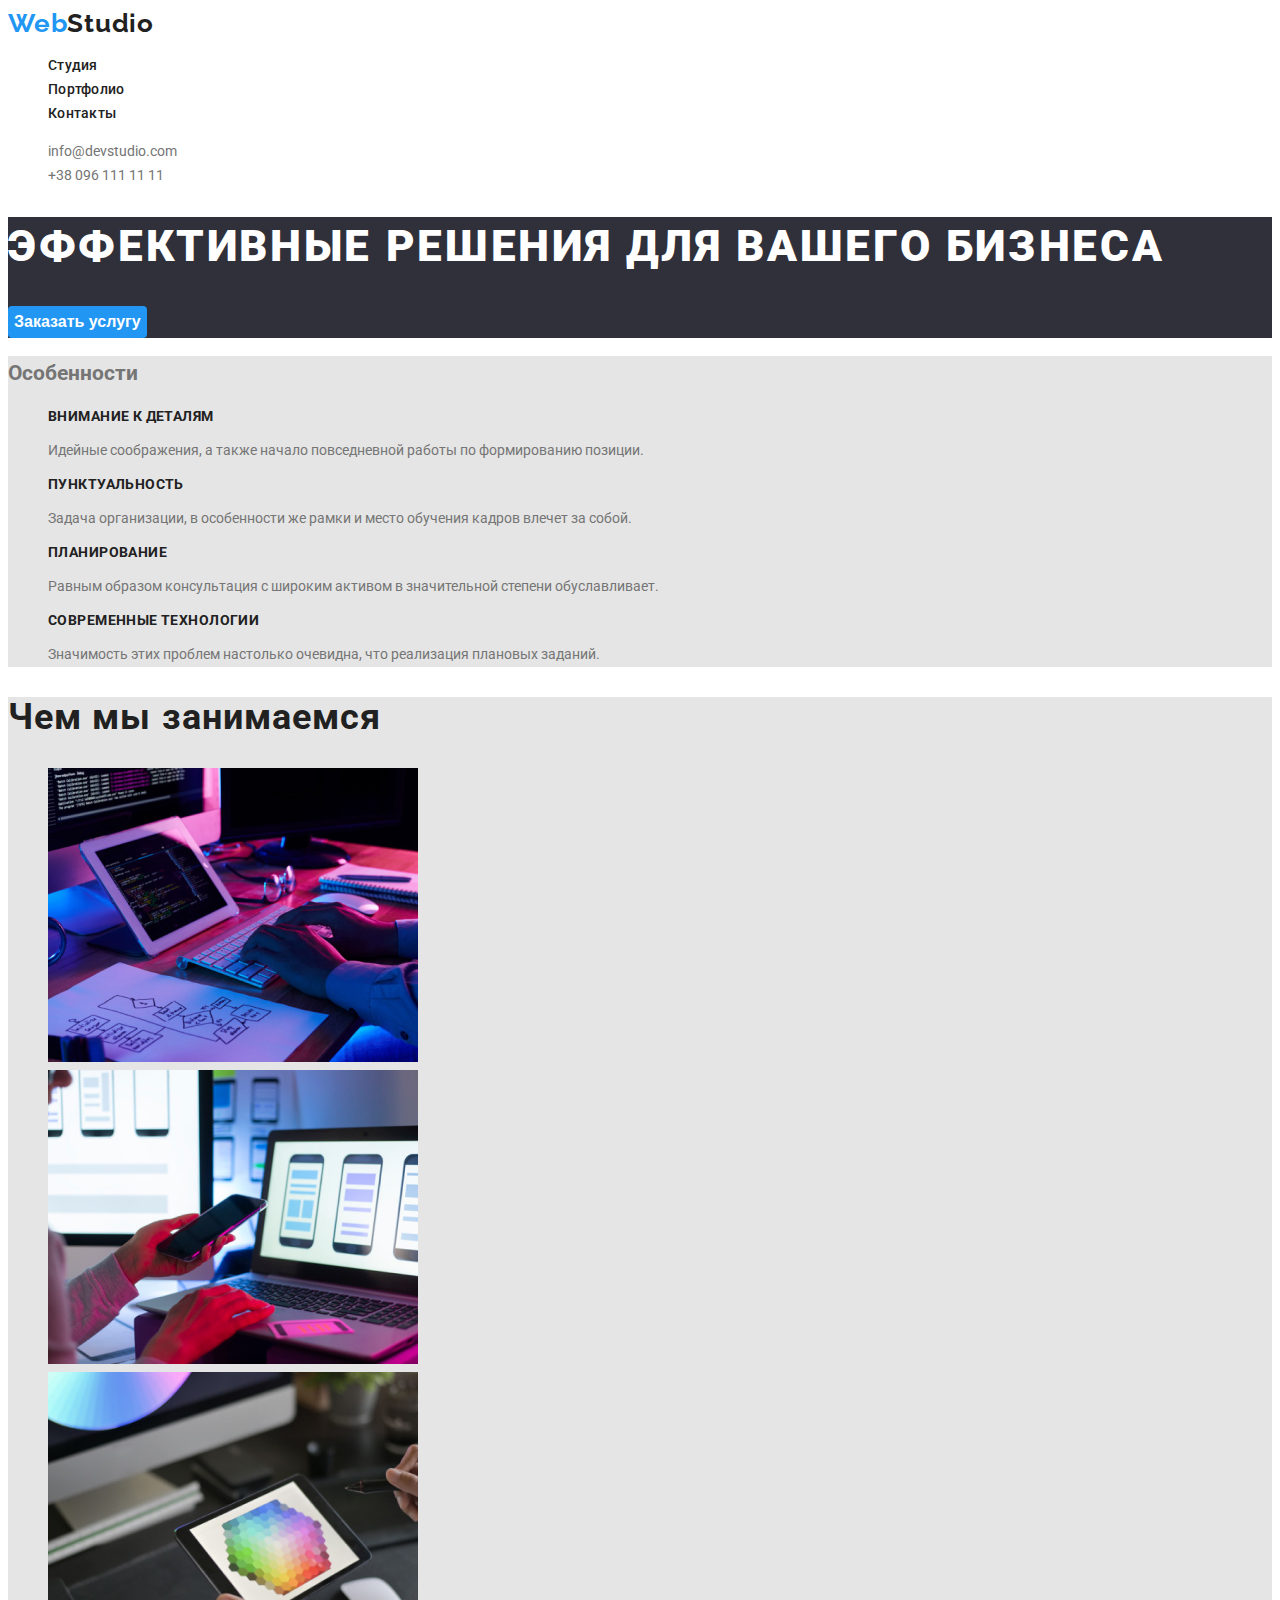
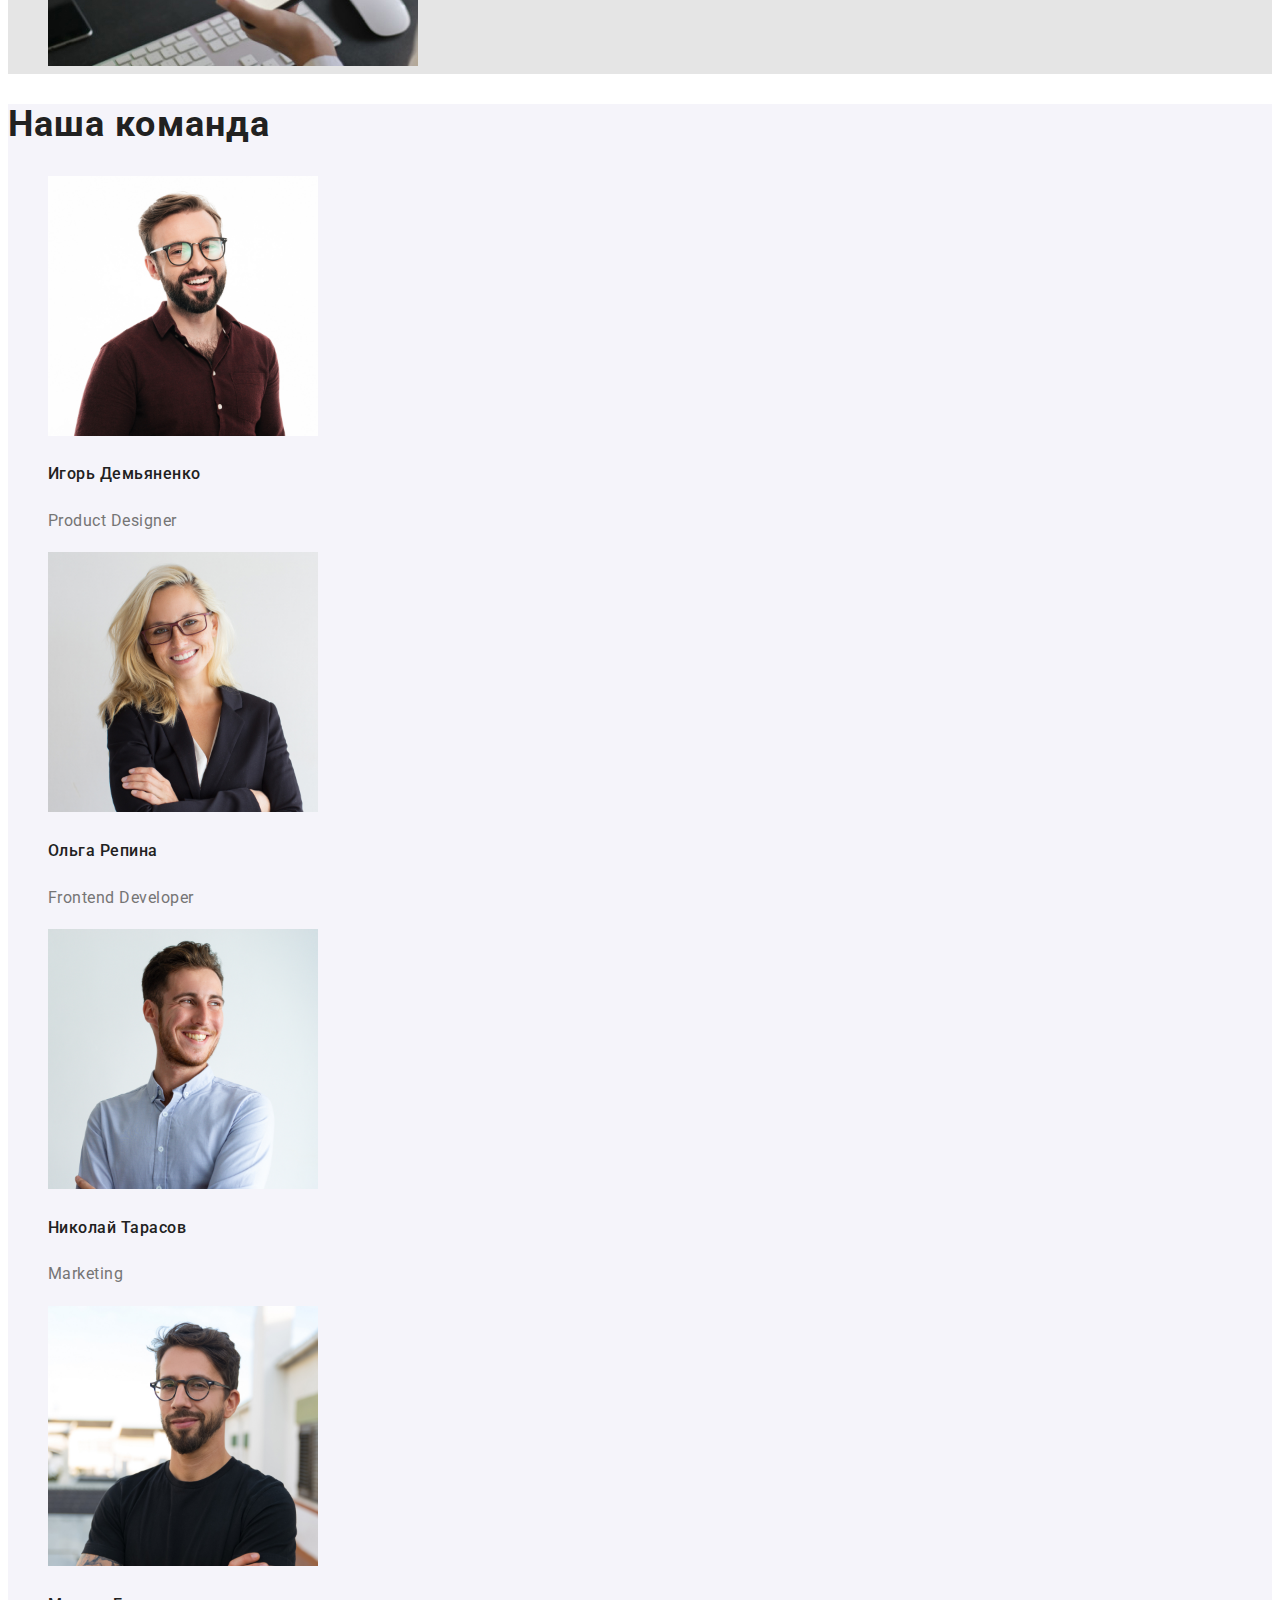
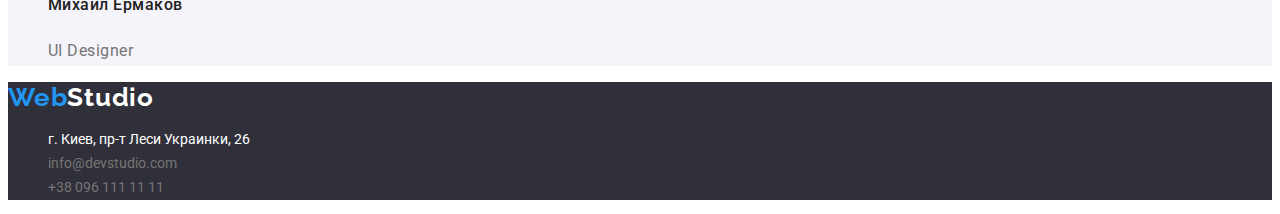
==== index.html @ faf6ea36 "Добавляет файлы с прошлого ТЗ" ====
<!DOCTYPE html>
<html lang="ru">
<head>
    <meta charset="UTF-8">
    <meta http-equiv="X-UA-Compatible" content="IE=edge">
    <meta name="viewport" content="width=device-width, initial-scale=1.0">
    <link rel="preconnect" href="https://fonts.googleapis.com">
    <link rel="preconnect" href="https://fonts.gstatic.com" crossorigin>
    <link href="https://fonts.googleapis.com/css2?family=Raleway:wght@700&family=Roboto:wght@400;500;700;900&display=swap"
        rel="stylesheet">
    <link rel="stylesheet" href="./css/styles.css">
    <title>WebStudio</title>
</head>
<body>
    <header class="header-nav">
        <!-- Навигация -->
        <nav class="navigation">
            <a href="" class="logo link"><span class="logo-color">Web</span>Studio</a>
            <ul class="navigation-list">
                <li class="navigation-list-item">
                    <a href="./index.html" class="link">Студия</a>
                </li>
                <li class="navigation-list-item">
                    <a href="./portfolio.html" class="link">Портфолио</a>
                </li>
                <li class="navigation-list-item">
                    <a href="" class="link">Контакты</a>
                </li>
            </ul>
        </nav>
        <!-- Контакты -->
        <ul class="contacts">
            <li>
                <a href="mailto:info@devstudio.com" class="contacts-link link">info@devstudio.com</a>
            </li>
            <li>
                <a href="tel:+380961111111" class="contacts-link link">+38 096 111 11 11</a>
            </li>
        </ul>  
    </header>
         <!-- Контентная часть -->
    <main>
        <!-- Герой -->
        <section class="hero">
             <h1 class="hero-title">Эффективные решения для вашего бизнеса</h1>
             <button type="button" class="hero-btn">Заказать услугу</button>
        </section>
        <!-- Секция 2 Особенности -->
        <section class="qualities">
            <h2 class="logic-title">Особенности</h2>
            <ul class="qualities-list">
                <li class="qualities-item">
                    <h3 class="qualities-title">Внимание к деталям</h3>
                    <p >Идейные соображения, а также начало повседневной работы по формированию позиции.</p>
                </li>
                <li class="qualities-item">
                    <h3 class="qualities-title">Пунктуальность</h3>
                    <p >Задача организации, в особенности же рамки и место обучения кадров влечет за собой.</p>
                </li>
                <li class="qualities-item">
                    <h3 class="qualities-title">Планирование</h3>
                    <p >Равным образом консультация с широким активом в значительной степени обуславливает.</p>
                </li>
                <li class="qualities-item">
                    <h3 class="qualities-title">Современные технологии</h3>
                    <p> Значимость этих проблем настолько очевидна, что реализация плановых заданий.</p>
                </li>
            </ul>
        </section>
        <!-- Секция 3 чем занимаемся  -->
        <section class="about">
            <h2 class="section-title">Чем мы занимаемся</h2>
            <ul class="about-list">
                <li>
                    <img src="./images/img1.jpg" alt="Планшет с клавиатурой" width="370">
                </li>
                <li>
                    <img src="./images/img2.jpg" alt="Телефон и ноутбук" width="370">
                </li>
                <li>
                    <img src="./images/img3.jpg" alt="Планшет" width="370">
                </li>
            </ul>
        </section>
        <!-- Секция 4 Команда -->
        <section class="section-team">
            <h2 class="section-title">Наша команда</h2>
            <ul class="our-team">
                <li class="our-team-list">
                    <img src="./images/people.jpg" alt="Игорь Демьяненко" width="270">
                    <h3 class="our-team-name">Игорь Демьяненко</h3>
                    <p class="our-team-prof">Product Designer</p>
                </li>
                <li class="our-team-list">
                    <img src="./images/people2.jpg" alt="Ольга Репина" width="270">
                    <h3 class="our-team-name">Ольга Репина</h3>
                    <p class="our-team-prof">Frontend Developer</p>
                </li>
                <li class="our-team-list">
                    <img src="./images/people3.jpg" alt="Николай Тарасов" width="270">
                    <h3 class="our-team-name">Николай Тарасов</h3>
                    <p class="our-team-prof">Marketing</p>
                </li>
                <li class="our-team-list">
                    <img src="./images/people4.jpg" alt="Михаил Ермаков" width="270">
                    <h3 class="our-team-name">Михаил Ермаков</h3>
                    <p class="our-team-prof">UI Designer</p>
                </li>
            </ul>
            
        </section>
    </main>
    <!-- Footer -->
    <footer class="footer">
        <a href="" class="logo link"><span class="logo-color">Web</span><span class="logo-white">Studio</span></a>
        <address>
            <ul class="addr-list">
                <li class="addr-item" >г. Киев, пр-т Леси Украинки, 26</li>
                <li><a href="mailto:info@devstudio.com" class="contacts-link link">info@devstudio.com</a></li>
                <li><a href="tel:+380961111111" class="contacts-link link">+38 096 111 11 11</a></li>
            </ul> 
        </address>
    </footer>
    
</body>
</html>
---- css/styles.css ----
:root {
  --text-color: #757575;
  --hover-color: #2196f3;
  --title-color: #212121;
  --white-color: #fff;
  --bg-section-color: #f5f4fa;
  --bg-section-next: #e5e5e5;
}

body {
  color: var(--text-color);
  font-family: "Roboto", serif;
  font-size: 14px;
  line-height: 1.71;
}

/* Навигация */
.header-nav {
  background-color: var(--white-color);
}
.logo-color {
  color: var(--hover-color);
}
.logo {
  font-family: "Raleway", serif;
  font-size: 26px;
  line-height: 1.19;
  letter-spacing: 0.03em;
  font-weight: 700;
  color: var(--title-color);
}
.link {
  text-decoration: none;
}
.contacts-link {
  color: var(--text-color);
}

.contacts li {
  list-style-type: none;
}
.navigation-list {
  list-style-type: none;
}
.navigation-list-item .link {
  font-size: 14px;
  line-height: 1.14;
  letter-spacing: 0.02em;
  font-weight: 500;
  color: var(--title-color);
}
.navigation-list-item .link:hover,
.navigation-list-item .link:focus {
  color: var(--hover-color);
}
.contacts-link:hover,
.contacts-link:focus {
  color: var(--hover-color);
}
.hero {
  background-color: #2f303a;
}
.hero-title {
  font-weight: 900;
  font-size: 44px;
  line-height: 1.36;
  color: var(--white-color);
  letter-spacing: 0.06em;
  text-transform: uppercase;
}
.hero-btn {
  background-color: var(--hover-color);
  color: var(--white-color);
  font-weight: 700;
  font-size: 16px;
  line-height: 30px;

  border: 0px solid var(--hover-color);
  border-radius: 4px;
}
/* секция 2 особенности  */
.qualities {
  background-color: var(--bg-section-next);
}
.qualities-item {
  list-style-type: none;
}
.qualities-title {
  font-size: 14px;
  line-height: 1.14;
  letter-spacing: 0.03em;
  text-transform: uppercase;
  color: var(--title-color);
}
/* Секция 3 чем мы занимаемся  */
.about {
  background-color: var(--bg-section-next);
}

.section-title {
  font-size: 36px;
  line-height: 1.16;
  letter-spacing: 0.03em;
  color: var(--title-color);
}
.about-list {
  list-style-type: none;
}
/* Секция 4 наша команда */
.section-team {
  background-color: var(--bg-section-color);
}
.our-team {
  list-style-type: none;
}
.our-team-name {
  font-weight: 500;
  font-size: 16px;
  line-height: 1.9;
  color: var(--title-color);
  letter-spacing: 0.03em;
}
.our-team-prof {
  font-size: 16px;
  line-height: 1.9;
  letter-spacing: 0.03em;
}
/* footer */

.addr-list {
  list-style-type: none;
  font-style: normal;
}
.logo-white {
  color: var(--white-color);
}
.footer {
  background-color: #2f303a;
}
.addr-item {
  color: var(--white-color);
}

/* Portfolio */

/* Кнопки */
.btn-list {
  list-style-type: none;
}
.btn-item {
  background-color: var(--bg-section-color);
  font-size: 16px;
  line-height: 1.6;
  letter-spacing: 0.03em;
  color: var(--title-color);
  font-weight: 500;
  font-family: "Roboto", serif;
}
.btn-item:hover,
.btn-item:focus {
  background-color: var(--hover-color);
  color: var(--white-color);
}
.btn-item {
  cursor: pointer;
}

/* Секция примеры работ  */

.work-list {
  list-style-type: none;
}
.work-title {
  font-size: 18px;
  line-height: 2;
  letter-spacing: 0.06em;
  color: var(--title-color);
}
.work-text {
  font-size: 16px;
  line-height: 1.9;
  letter-spacing: 0.03em;
}
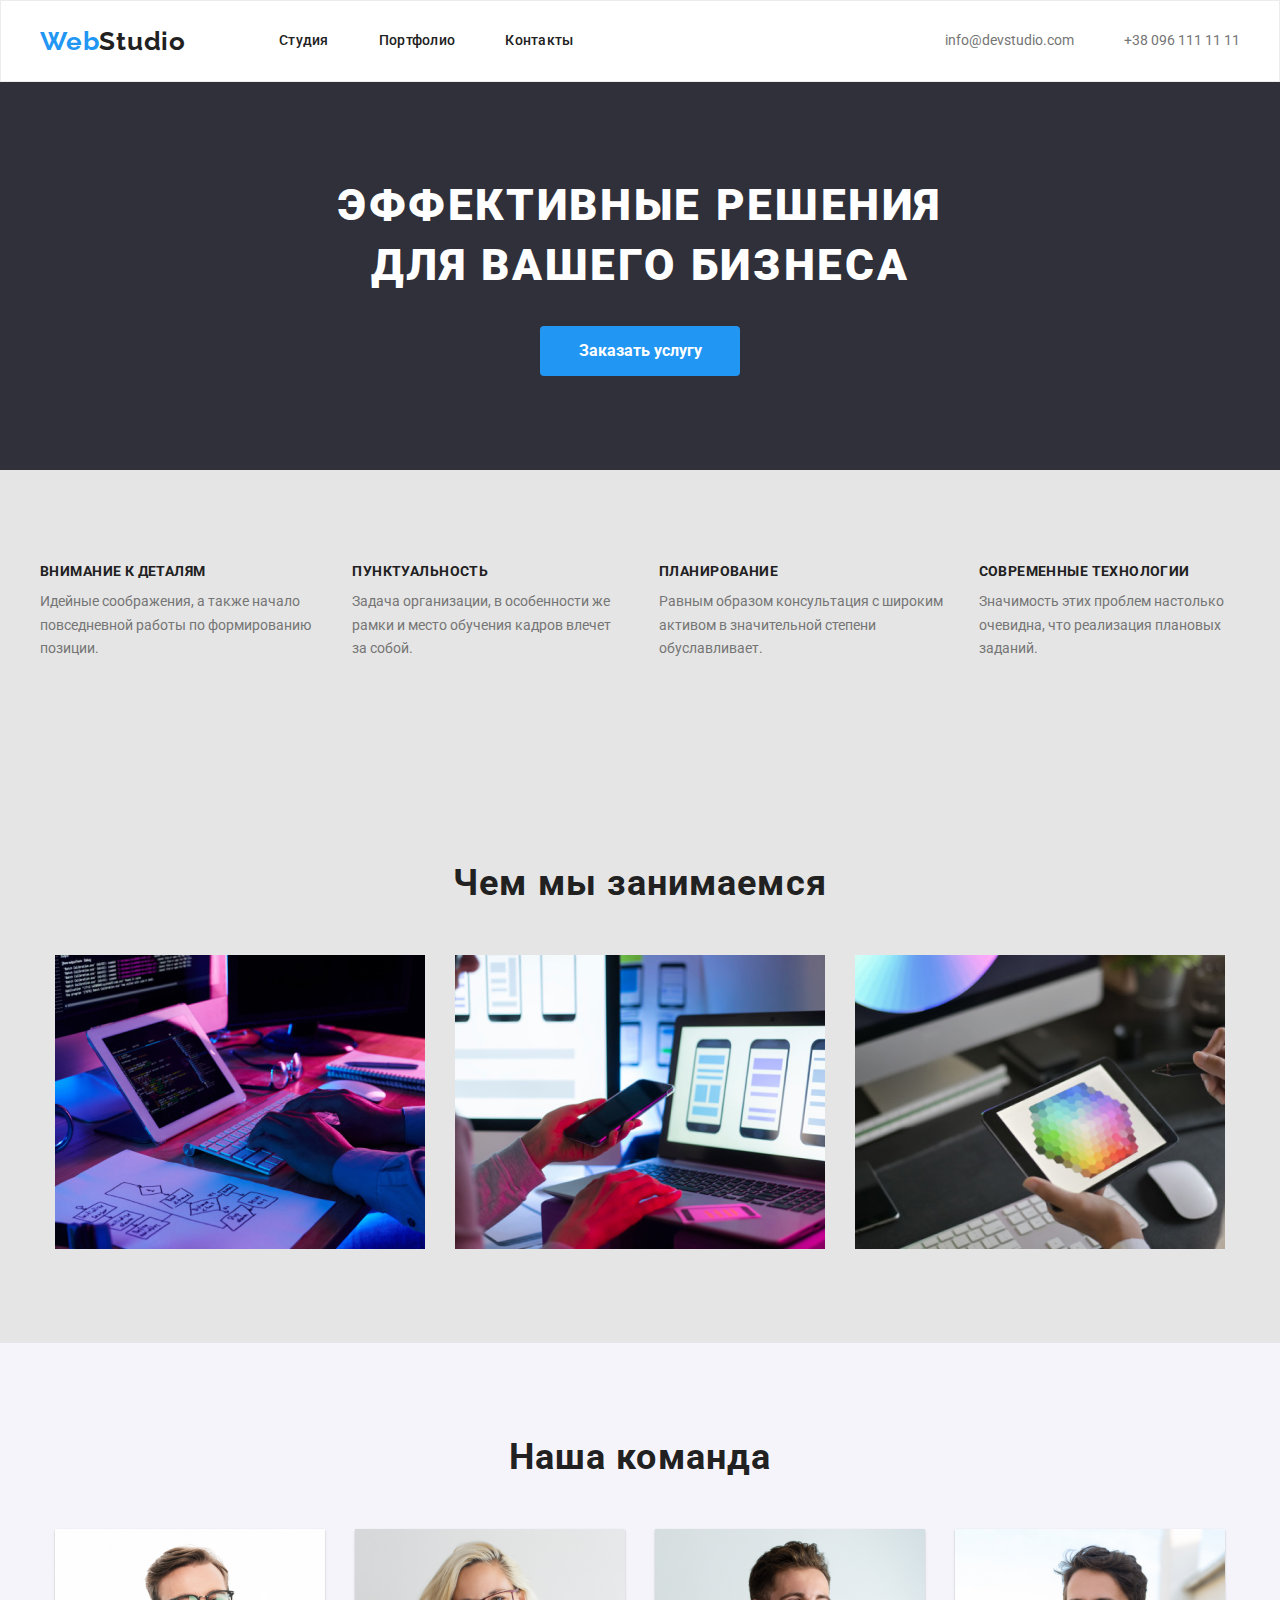
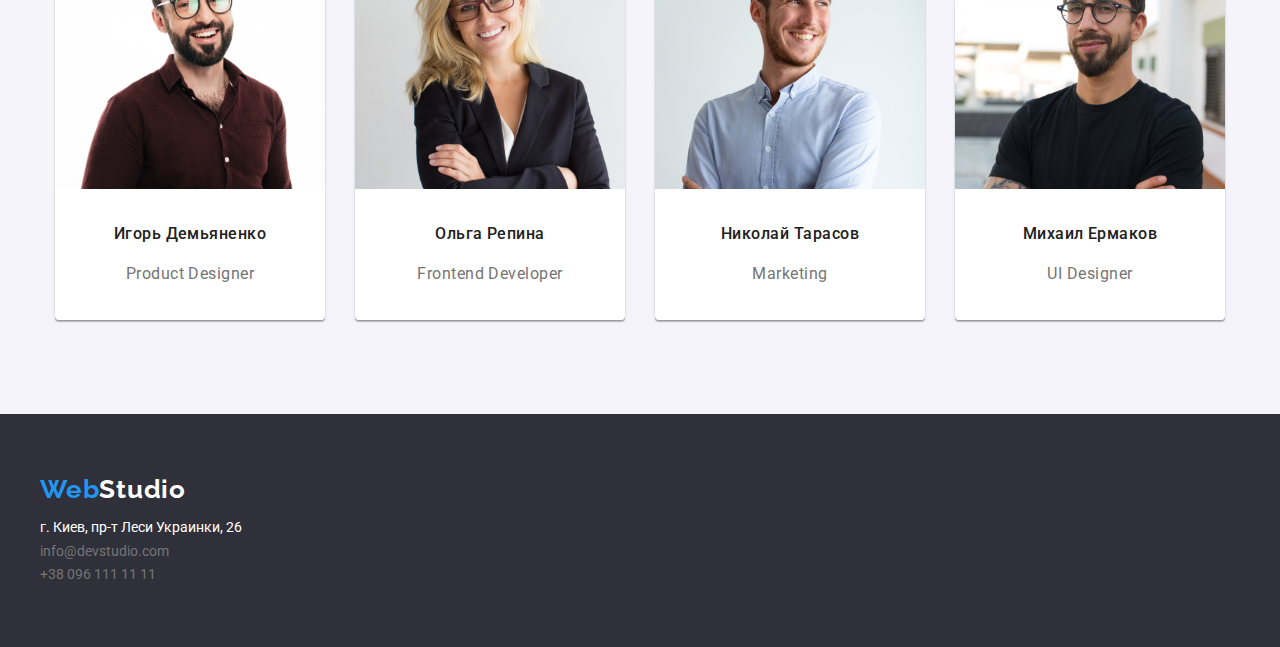
==== commit f763e4d1: "normolize flex" ====
--- a/index.html
+++ b/index.html
@@ -8,118 +8,132 @@
     <link rel="preconnect" href="https://fonts.gstatic.com" crossorigin>
     <link href="https://fonts.googleapis.com/css2?family=Raleway:wght@700&family=Roboto:wght@400;500;700;900&display=swap"
         rel="stylesheet">
+    <link rel="stylesheet" href="./css/normalize.css">
     <link rel="stylesheet" href="./css/styles.css">
     <title>WebStudio</title>
 </head>
 <body>
     <header class="header-nav">
-        <!-- Навигация -->
-        <nav class="navigation">
-            <a href="" class="logo link"><span class="logo-color">Web</span>Studio</a>
-            <ul class="navigation-list">
-                <li class="navigation-list-item">
-                    <a href="./index.html" class="link">Студия</a>
+        <div class="container row-nav">
+                    <!-- Навигация -->
+            <nav class="navigation">
+                <a href="" class="logo link"><span class="logo-color">Web</span>Studio</a>
+                <ul class="navigation-list">
+                    <li class="navigation-list-item">
+                        <a href="./index.html" class="link">Студия</a>
+                    </li>
+                    <li class="navigation-list-item">
+                        <a href="./portfolio.html" class="link">Портфолио</a>
+                    </li>
+                    <li class="navigation-list-item">
+                        <a href="" class="link">Контакты</a>
+                    </li>
+                </ul>
+            </nav>
+            <!-- Контакты -->
+            <ul class="contacts">
+                <li class="contacts-item">
+                    <a href="mailto:info@devstudio.com" class="contacts-link link">info@devstudio.com</a>
                 </li>
-                <li class="navigation-list-item">
-                    <a href="./portfolio.html" class="link">Портфолио</a>
+                <li class="contacts-item">
+                    <a href="tel:+380961111111" class="contacts-link link">+38 096 111 11 11</a>
                 </li>
-                <li class="navigation-list-item">
-                    <a href="" class="link">Контакты</a>
-                </li>
-            </ul>
-        </nav>
-        <!-- Контакты -->
-        <ul class="contacts">
-            <li>
-                <a href="mailto:info@devstudio.com" class="contacts-link link">info@devstudio.com</a>
-            </li>
-            <li>
-                <a href="tel:+380961111111" class="contacts-link link">+38 096 111 11 11</a>
-            </li>
-        </ul>  
+            </ul>  
+        </div>
     </header>
          <!-- Контентная часть -->
     <main>
         <!-- Герой -->
-        <section class="hero">
-             <h1 class="hero-title">Эффективные решения для вашего бизнеса</h1>
-             <button type="button" class="hero-btn">Заказать услугу</button>
+        <section class="hero section">
+             <div class="container">
+                <div class="hero-centr">
+                    <h1 class="hero-title">Эффективные решения для вашего бизнеса</h1>
+                </div>
+                <button type="button" class="hero-btn">Заказать услугу</button>
+             </div>
         </section>
         <!-- Секция 2 Особенности -->
-        <section class="qualities">
+        <section class="qualities section">
+        <div class="container">
             <h2 class="logic-title">Особенности</h2>
             <ul class="qualities-list">
                 <li class="qualities-item">
                     <h3 class="qualities-title">Внимание к деталям</h3>
-                    <p >Идейные соображения, а также начало повседневной работы по формированию позиции.</p>
+                    <p>Идейные соображения, а также начало повседневной работы по формированию позиции.</p>
                 </li>
                 <li class="qualities-item">
                     <h3 class="qualities-title">Пунктуальность</h3>
-                    <p >Задача организации, в особенности же рамки и место обучения кадров влечет за собой.</p>
+                    <p>Задача организации, в особенности же рамки и место обучения кадров влечет за собой.</p>
                 </li>
                 <li class="qualities-item">
                     <h3 class="qualities-title">Планирование</h3>
-                    <p >Равным образом консультация с широким активом в значительной степени обуславливает.</p>
+                    <p>Равным образом консультация с широким активом в значительной степени обуславливает.</p>
                 </li>
                 <li class="qualities-item">
                     <h3 class="qualities-title">Современные технологии</h3>
                     <p> Значимость этих проблем настолько очевидна, что реализация плановых заданий.</p>
                 </li>
             </ul>
+        </div>
         </section>
         <!-- Секция 3 чем занимаемся  -->
-        <section class="about">
-            <h2 class="section-title">Чем мы занимаемся</h2>
-            <ul class="about-list">
-                <li>
-                    <img src="./images/img1.jpg" alt="Планшет с клавиатурой" width="370">
-                </li>
-                <li>
-                    <img src="./images/img2.jpg" alt="Телефон и ноутбук" width="370">
-                </li>
-                <li>
-                    <img src="./images/img3.jpg" alt="Планшет" width="370">
-                </li>
-            </ul>
+        <section class="about section">
+            <div class="container">
+                <h2 class="section-title">Чем мы занимаемся</h2>
+                <ul class="about-list">
+                    <li class="about-item">
+                        <img src="./images/img1.jpg" alt="Планшет с клавиатурой" width="370">
+                    </li>
+                    <li class="about-item">
+                        <img src="./images/img2.jpg" alt="Телефон и ноутбук" width="370">
+                    </li>
+                    <li class="about-item">
+                        <img src="./images/img3.jpg" alt="Планшет" width="370">
+                    </li>
+                </ul>
+            </div>
         </section>
         <!-- Секция 4 Команда -->
-        <section class="section-team">
-            <h2 class="section-title">Наша команда</h2>
-            <ul class="our-team">
-                <li class="our-team-list">
-                    <img src="./images/people.jpg" alt="Игорь Демьяненко" width="270">
-                    <h3 class="our-team-name">Игорь Демьяненко</h3>
-                    <p class="our-team-prof">Product Designer</p>
-                </li>
-                <li class="our-team-list">
-                    <img src="./images/people2.jpg" alt="Ольга Репина" width="270">
-                    <h3 class="our-team-name">Ольга Репина</h3>
-                    <p class="our-team-prof">Frontend Developer</p>
-                </li>
-                <li class="our-team-list">
-                    <img src="./images/people3.jpg" alt="Николай Тарасов" width="270">
-                    <h3 class="our-team-name">Николай Тарасов</h3>
-                    <p class="our-team-prof">Marketing</p>
-                </li>
-                <li class="our-team-list">
-                    <img src="./images/people4.jpg" alt="Михаил Ермаков" width="270">
-                    <h3 class="our-team-name">Михаил Ермаков</h3>
-                    <p class="our-team-prof">UI Designer</p>
-                </li>
-            </ul>
-            
+        <section class="section-team section">
+            <div class="container">
+                <h2 class="section-title">Наша команда</h2>
+                <ul class="our-team">
+                    <li class="our-team-list">
+                        <img src="./images/people.jpg" alt="Игорь Демьяненко" width="270">
+                        <h3 class="our-team-name">Игорь Демьяненко</h3>
+                        <p class="our-team-prof">Product Designer</p>
+                    </li>
+                    <li class="our-team-list">
+                        <img src="./images/people2.jpg" alt="Ольга Репина" width="270">
+                        <h3 class="our-team-name">Ольга Репина</h3>
+                        <p class="our-team-prof">Frontend Developer</p>
+                    </li>
+                    <li class="our-team-list">
+                        <img src="./images/people3.jpg" alt="Николай Тарасов" width="270">
+                        <h3 class="our-team-name">Николай Тарасов</h3>
+                        <p class="our-team-prof">Marketing</p>
+                    </li>
+                    <li class="our-team-list">
+                        <img src="./images/people4.jpg" alt="Михаил Ермаков" width="270">
+                        <h3 class="our-team-name">Михаил Ермаков</h3>
+                        <p class="our-team-prof">UI Designer</p>
+                    </li>
+                </ul>
+            </div>
         </section>
     </main>
     <!-- Footer -->
     <footer class="footer">
-        <a href="" class="logo link"><span class="logo-color">Web</span><span class="logo-white">Studio</span></a>
-        <address>
-            <ul class="addr-list">
-                <li class="addr-item" >г. Киев, пр-т Леси Украинки, 26</li>
-                <li><a href="mailto:info@devstudio.com" class="contacts-link link">info@devstudio.com</a></li>
-                <li><a href="tel:+380961111111" class="contacts-link link">+38 096 111 11 11</a></li>
-            </ul> 
-        </address>
+        <div class="container cont-addr">
+            <a href="" class="logo link"><span class="logo-color">Web</span><span class="logo-white">Studio</span></a>
+            <address class="address">
+                <ul class="addr-list">
+                    <li class="addr-item">г. Киев, пр-т Леси Украинки, 26</li>
+                    <li><a href="mailto:info@devstudio.com" class="contacts-link link">info@devstudio.com</a></li>
+                    <li><a href="tel:+380961111111" class="contacts-link link">+38 096 111 11 11</a></li>
+                </ul>
+            </address>
+        </div>
     </footer>
     
 </body>
--- a/css/styles.css
+++ b/css/styles.css
@@ -7,6 +7,15 @@
   --bg-section-next: #e5e5e5;
 }
 
+h1,
+h2,
+h3,
+h4,
+h5,
+h6 {
+  margin: 0;
+}
+
 body {
   color: var(--text-color);
   font-family: "Roboto", serif;
@@ -14,13 +23,37 @@
   line-height: 1.71;
 }
 
+ul {
+  margin: 0;
+  padding-left: 0;
+}
+
+li {
+  list-style-type: none;
+}
+
 /* Навигация */
+
+.container {
+  width: 1230px;
+  padding-left: 15px;
+  padding-right: 15px;
+  margin: 0 auto;
+}
+
+.row-nav {
+  display: flex;
+  align-items: center;
+}
+
 .header-nav {
   background-color: var(--white-color);
+  border: 1px solid #ececec;
 }
 .logo-color {
   color: var(--hover-color);
 }
+
 .logo {
   font-family: "Raleway", serif;
   font-size: 26px;
@@ -29,6 +62,7 @@
   font-weight: 700;
   color: var(--title-color);
 }
+
 .link {
   text-decoration: none;
 }
@@ -36,30 +70,71 @@
   color: var(--text-color);
 }
 
-.contacts li {
-  list-style-type: none;
-}
+.contacts {
+  display: flex;
+  margin-left: auto;
+}
+
+.contacts-item {
+  margin-left: 50px;
+}
+
+.contacts-item:first-child {
+  margin-left: 0px;
+}
+
+.navigation {
+  display: flex;
+  align-items: center;
+}
+
 .navigation-list {
-  list-style-type: none;
-}
+  display: flex;
+
+  padding-left: 0px;
+  margin-left: 93px;
+  margin-right: auto;
+}
+
+.navigation-list-item {
+  margin-left: 50px;
+}
+
+.navigation-list-item:first-child {
+  margin-left: 0px;
+}
+
 .navigation-list-item .link {
   font-size: 14px;
   line-height: 1.14;
   letter-spacing: 0.02em;
   font-weight: 500;
   color: var(--title-color);
-}
+
+  padding-top: 32px;
+  padding-bottom: 32px;
+  display: block;
+}
+
 .navigation-list-item .link:hover,
 .navigation-list-item .link:focus {
   color: var(--hover-color);
 }
+
 .contacts-link:hover,
 .contacts-link:focus {
   color: var(--hover-color);
 }
+
 .hero {
   background-color: #2f303a;
 }
+
+.hero-centr {
+  width: 696px;
+  margin: 0 auto;
+}
+
 .hero-title {
   font-weight: 900;
   font-size: 44px;
@@ -67,6 +142,9 @@
   color: var(--white-color);
   letter-spacing: 0.06em;
   text-transform: uppercase;
+  text-align: center;
+
+  margin-bottom: 30px;
 }
 .hero-btn {
   background-color: var(--hover-color);
@@ -77,14 +155,44 @@
 
   border: 0px solid var(--hover-color);
   border-radius: 4px;
+  display: block;
+
+  width: 200px;
+  margin: 0 auto;
+  padding-top: 10px;
+  padding-bottom: 10px;
 }
 /* секция 2 особенности  */
+
+.logic-title {
+  /*что бы не мешал верстке */
+  display: none;
+}
+
+.section {
+  padding-top: 94px;
+  padding-bottom: 94px;
+}
+
 .qualities {
   background-color: var(--bg-section-next);
 }
+
+.qualities-list {
+  display: flex;
+}
 .qualities-item {
-  list-style-type: none;
-}
+  margin-left: 30px;
+}
+
+.qualities-item:first-child {
+  margin-left: 0;
+}
+
+.qualities-item > p {
+  margin-top: 10px;
+}
+
 .qualities-title {
   font-size: 14px;
   line-height: 1.14;
@@ -102,33 +210,88 @@
   line-height: 1.16;
   letter-spacing: 0.03em;
   color: var(--title-color);
-}
+
+  text-align: center;
+  margin-bottom: 50px;
+}
+
 .about-list {
-  list-style-type: none;
-}
+  display: flex;
+  justify-content: center;
+}
+
+.about-item {
+  margin-left: 30px;
+}
+
+.about-item:first-child {
+  margin-left: 0;
+}
+
+.about-item > img {
+  display: block;
+}
+
 /* Секция 4 наша команда */
 .section-team {
   background-color: var(--bg-section-color);
 }
 .our-team {
-  list-style-type: none;
-}
+  display: flex;
+  justify-content: center;
+}
+
+.our-team-list {
+  background-color: var(--white-color);
+
+  box-shadow: 0px 1px 3px rgba(0, 0, 0, 0.12), 0px 1px 1px rgba(0, 0, 0, 0.14),
+    0px 2px 1px rgba(0, 0, 0, 0.2);
+  border-radius: 0px 0px 4px 4px;
+
+  margin-left: 30px;
+}
+
+.our-team-list > img {
+  display: block;
+}
+
+.our-team-list:first-child {
+  margin-left: 0;
+}
+
 .our-team-name {
   font-weight: 500;
   font-size: 16px;
   line-height: 1.9;
   color: var(--title-color);
   letter-spacing: 0.03em;
+  text-align: center;
+
+  padding-top: 30px;
 }
 .our-team-prof {
   font-size: 16px;
   line-height: 1.9;
   letter-spacing: 0.03em;
+  text-align: center;
+
+  margin-top: 0;
+  margin-bottom: 0;
+  padding-bottom: 30px;
+  padding-top: 10px;
 }
 /* footer */
 
+.cont-addr {
+  padding-top: 60px;
+  padding-bottom: 60px;
+}
+
+.address {
+  margin-top: 10px;
+}
+
 .addr-list {
-  list-style-type: none;
   font-style: normal;
 }
 .logo-white {
@@ -144,9 +307,7 @@
 /* Portfolio */
 
 /* Кнопки */
-.btn-list {
-  list-style-type: none;
-}
+
 .btn-item {
   background-color: var(--bg-section-color);
   font-size: 16px;
@@ -155,29 +316,82 @@
   color: var(--title-color);
   font-weight: 500;
   font-family: "Roboto", serif;
+
+  padding-left: 22px;
+  padding-right: 22px;
+  padding-top: 6px;
+  padding-bottom: 6px;
+
+  border: 0px solid transparent;
+  border-radius: 4px;
 }
 .btn-item:hover,
 .btn-item:focus {
   background-color: var(--hover-color);
   color: var(--white-color);
+
+  box-shadow: 0px 3px 1px rgba(0, 0, 0, 0.1), 0px 1px 2px rgba(0, 0, 0, 0.08),
+    0px 2px 2px rgba(0, 0, 0, 0.12);
 }
 .btn-item {
   cursor: pointer;
 }
 
+.btn-list {
+  display: flex;
+  justify-content: center;
+
+  margin-bottom: 50px;
+}
+
+.btn-li-item {
+  margin-left: 8px;
+}
+
+.btn-li-item:first-child {
+  margin-left: 0;
+}
+
 /* Секция примеры работ  */
 
 .work-list {
-  list-style-type: none;
-}
+  display: flex;
+  flex-wrap: wrap;
+  justify-content: center;
+}
+
+.work-item {
+  border: 1px solid #eeeeee;
+
+  margin-left: 30px;
+  margin-bottom: 30px;
+}
+
+.work-item:nth-last-child(3n) {
+  margin-left: 0;
+}
+
+.work-item:nth-last-child(-n + 3) {
+  margin-bottom: 0px;
+}
+
 .work-title {
   font-size: 18px;
   line-height: 2;
   letter-spacing: 0.06em;
   color: var(--title-color);
+
+  margin-top: 20px;
+  margin-left: 24px;
+  margin-right: 24px;
 }
 .work-text {
   font-size: 16px;
   line-height: 1.9;
   letter-spacing: 0.03em;
-}
+
+  margin-bottom: 20px;
+  margin-left: 24px;
+  margin-right: 24px;
+  margin-top: 4px;
+}
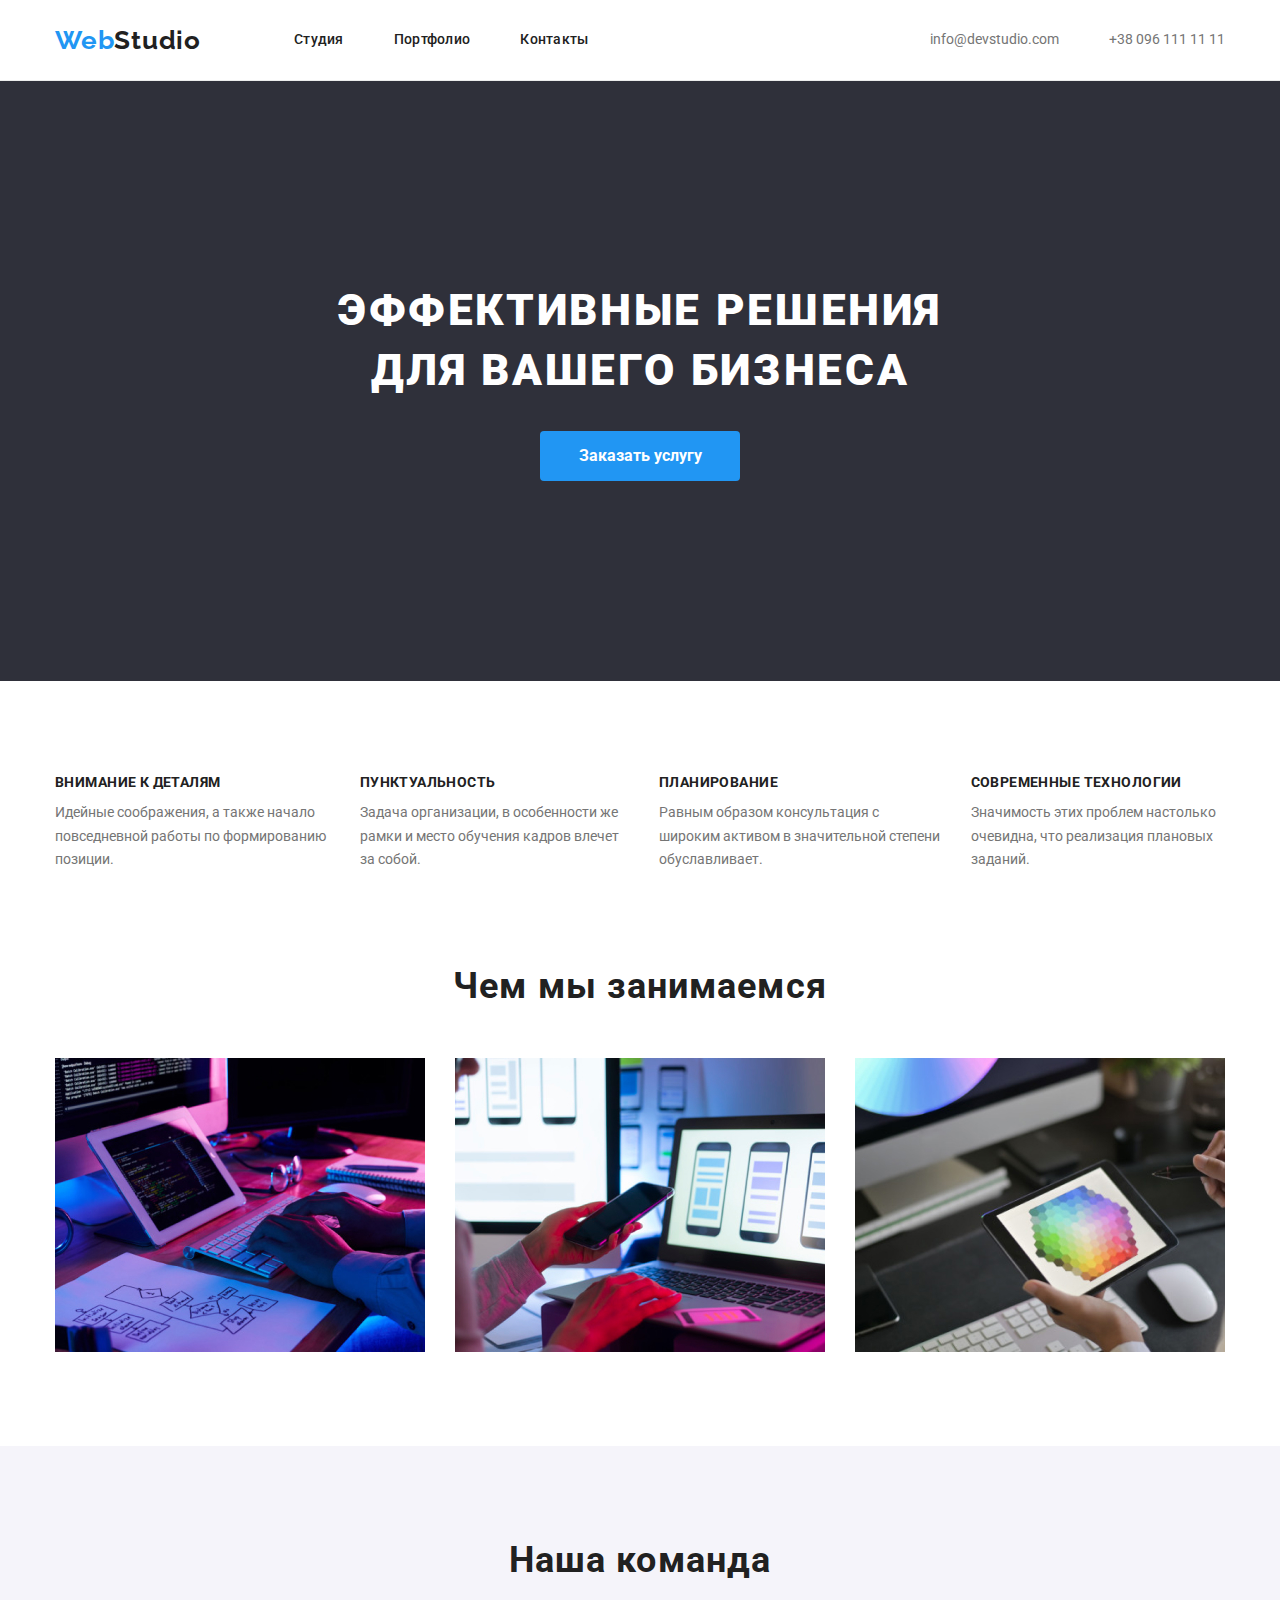
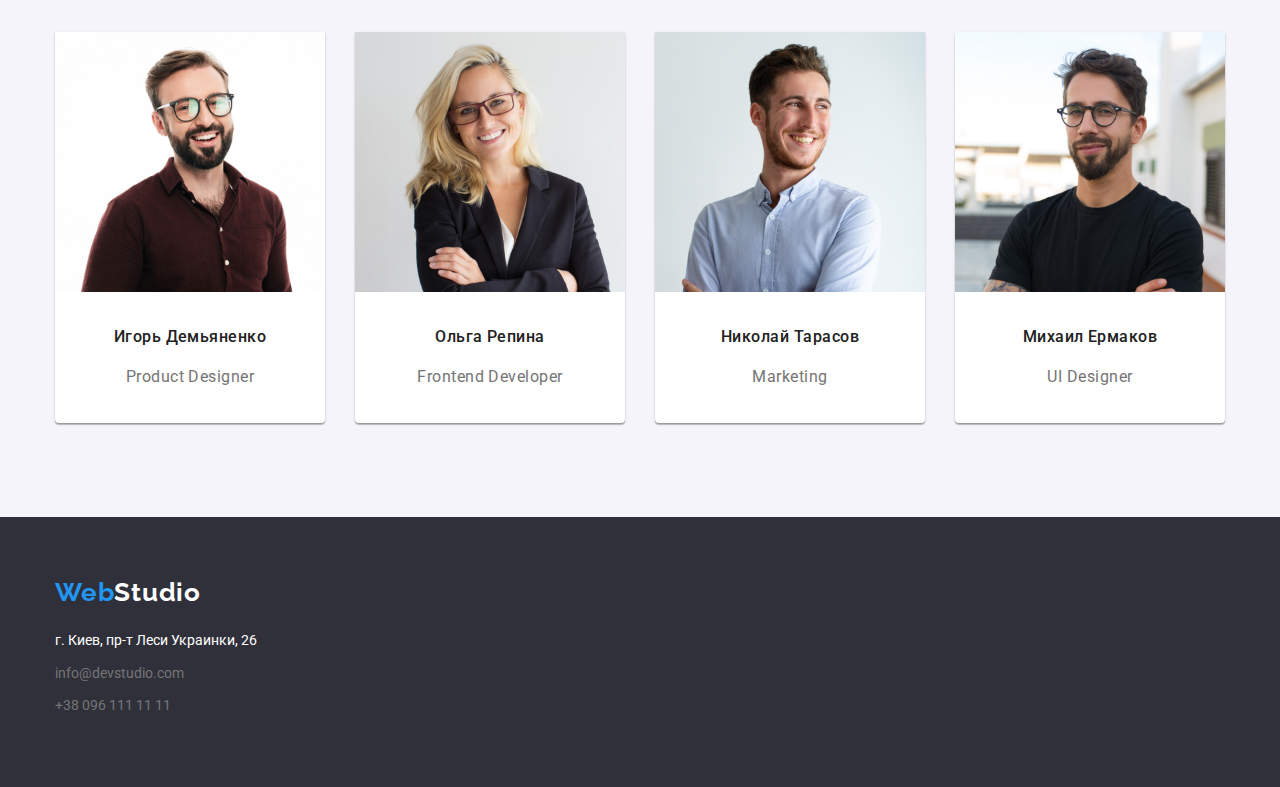
==== commit c52a0cef: "заменяет падинги на маржины , добовляет блоки в портфолио" ====
--- a/index.html
+++ b/index.html
@@ -44,7 +44,7 @@
          <!-- Контентная часть -->
     <main>
         <!-- Герой -->
-        <section class="hero section">
+        <section class="hero">
              <div class="container">
                 <div class="hero-centr">
                     <h1 class="hero-title">Эффективные решения для вашего бизнеса</h1>
@@ -99,22 +99,22 @@
                 <h2 class="section-title">Наша команда</h2>
                 <ul class="our-team">
                     <li class="our-team-list">
-                        <img src="./images/people.jpg" alt="Игорь Демьяненко" width="270">
+                        <img class="our-team-img" src="./images/people.jpg" alt="Игорь Демьяненко" width="270">
                         <h3 class="our-team-name">Игорь Демьяненко</h3>
                         <p class="our-team-prof">Product Designer</p>
                     </li>
                     <li class="our-team-list">
-                        <img src="./images/people2.jpg" alt="Ольга Репина" width="270">
+                        <img class="our-team-img" src="./images/people2.jpg" alt="Ольга Репина" width="270">
                         <h3 class="our-team-name">Ольга Репина</h3>
                         <p class="our-team-prof">Frontend Developer</p>
                     </li>
                     <li class="our-team-list">
-                        <img src="./images/people3.jpg" alt="Николай Тарасов" width="270">
+                        <img class="our-team-img" src="./images/people3.jpg" alt="Николай Тарасов" width="270">
                         <h3 class="our-team-name">Николай Тарасов</h3>
                         <p class="our-team-prof">Marketing</p>
                     </li>
                     <li class="our-team-list">
-                        <img src="./images/people4.jpg" alt="Михаил Ермаков" width="270">
+                        <img class="our-team-img" src="./images/people4.jpg" alt="Михаил Ермаков" width="270">
                         <h3 class="our-team-name">Михаил Ермаков</h3>
                         <p class="our-team-prof">UI Designer</p>
                     </li>
@@ -128,9 +128,9 @@
             <a href="" class="logo link"><span class="logo-color">Web</span><span class="logo-white">Studio</span></a>
             <address class="address">
                 <ul class="addr-list">
-                    <li class="addr-item">г. Киев, пр-т Леси Украинки, 26</li>
-                    <li><a href="mailto:info@devstudio.com" class="contacts-link link">info@devstudio.com</a></li>
-                    <li><a href="tel:+380961111111" class="contacts-link link">+38 096 111 11 11</a></li>
+                    <li class="addr-item"><p class="coordinates">г. Киев, пр-т Леси Украинки, 26</p></li>
+                    <li class="addr-item"><a href="mailto:info@devstudio.com" class="contacts-link link">info@devstudio.com</a></li>
+                    <li class="addr-item"><a href="tel:+380961111111" class="contacts-link link">+38 096 111 11 11</a></li>
                 </ul>
             </address>
         </div>
--- a/css/styles.css
+++ b/css/styles.css
@@ -5,6 +5,8 @@
   --white-color: #fff;
   --bg-section-color: #f5f4fa;
   --bg-section-next: #e5e5e5;
+  --footer-color: #2f303a;
+  --border-color: #EEEEEE;
 }
 
 h1,
@@ -16,6 +18,17 @@
   margin: 0;
 }
 
+p {
+  margin: 0;
+  padding: 0;
+}
+
+img {
+  max-width: 100%;
+  height: auto;
+  display: block;
+}
+
 body {
   color: var(--text-color);
   font-family: "Roboto", serif;
@@ -35,7 +48,7 @@
 /* Навигация */
 
 .container {
-  width: 1230px;
+  width: 1200px;
   padding-left: 15px;
   padding-right: 15px;
   margin: 0 auto;
@@ -48,7 +61,7 @@
 
 .header-nav {
   background-color: var(--white-color);
-  border: 1px solid #ececec;
+  border-bottom: 1px solid #ececec;
 }
 .logo-color {
   color: var(--hover-color);
@@ -103,6 +116,7 @@
 .navigation-list-item:first-child {
   margin-left: 0px;
 }
+
 
 .navigation-list-item .link {
   font-size: 14px;
@@ -126,8 +140,12 @@
   color: var(--hover-color);
 }
 
+
 .hero {
-  background-color: #2f303a;
+padding-top: 200px;
+padding-bottom: 200px;
+
+background-color:var(--footer-color);
 }
 
 .hero-centr {
@@ -175,7 +193,7 @@
 }
 
 .qualities {
-  background-color: var(--bg-section-next);
+  background-color: var(--white-color);
 }
 
 .qualities-list {
@@ -202,7 +220,8 @@
 }
 /* Секция 3 чем мы занимаемся  */
 .about {
-  background-color: var(--bg-section-next);
+  background-color: var(--white-color);
+  padding-top: 0;
 }
 
 .section-title {
@@ -228,9 +247,7 @@
   margin-left: 0;
 }
 
-.about-item > img {
-  display: block;
-}
+
 
 /* Секция 4 наша команда */
 .section-team {
@@ -251,8 +268,8 @@
   margin-left: 30px;
 }
 
-.our-team-list > img {
-  display: block;
+.our-team-img {
+  margin-bottom: 30px;
 }
 
 .our-team-list:first-child {
@@ -267,7 +284,8 @@
   letter-spacing: 0.03em;
   text-align: center;
 
-  padding-top: 30px;
+  margin-bottom: 10px;
+
 }
 .our-team-prof {
   font-size: 16px;
@@ -275,33 +293,38 @@
   letter-spacing: 0.03em;
   text-align: center;
 
-  margin-top: 0;
-  margin-bottom: 0;
-  padding-bottom: 30px;
-  padding-top: 10px;
+  margin-bottom: 30px;
+  
 }
 /* footer */
 
-.cont-addr {
+
+
+.address {
+  margin-top: 20px;
+}
+
+.addr-list {
+  font-style: normal;
+}
+
+.logo-white {
+  color: var(--white-color);
+}
+
+.footer {
   padding-top: 60px;
   padding-bottom: 60px;
-}
-
-.address {
-  margin-top: 10px;
-}
-
-.addr-list {
-  font-style: normal;
-}
-.logo-white {
+  
+  background-color: var(--footer-color);
+}
+
+.coordinates {
   color: var(--white-color);
 }
-.footer {
-  background-color: #2f303a;
-}
+
 .addr-item {
-  color: var(--white-color);
+  margin-bottom: 9px;
 }
 
 /* Portfolio */
@@ -357,15 +380,23 @@
 .work-list {
   display: flex;
   flex-wrap: wrap;
-  justify-content: center;
+  
+}
+
+.work-box {
+  padding: 20px 24px;
+
+  border-left: 1px solid var(--border-color);
+  border-right: 1px solid var(--border-color);
+  border-bottom: 1px solid var(--border-color);
 }
 
 .work-item {
-  border: 1px solid #eeeeee;
 
   margin-left: 30px;
   margin-bottom: 30px;
 }
+
 
 .work-item:nth-last-child(3n) {
   margin-left: 0;
@@ -381,17 +412,12 @@
   letter-spacing: 0.06em;
   color: var(--title-color);
 
-  margin-top: 20px;
-  margin-left: 24px;
-  margin-right: 24px;
+
 }
 .work-text {
   font-size: 16px;
   line-height: 1.9;
   letter-spacing: 0.03em;
 
-  margin-bottom: 20px;
-  margin-left: 24px;
-  margin-right: 24px;
   margin-top: 4px;
 }
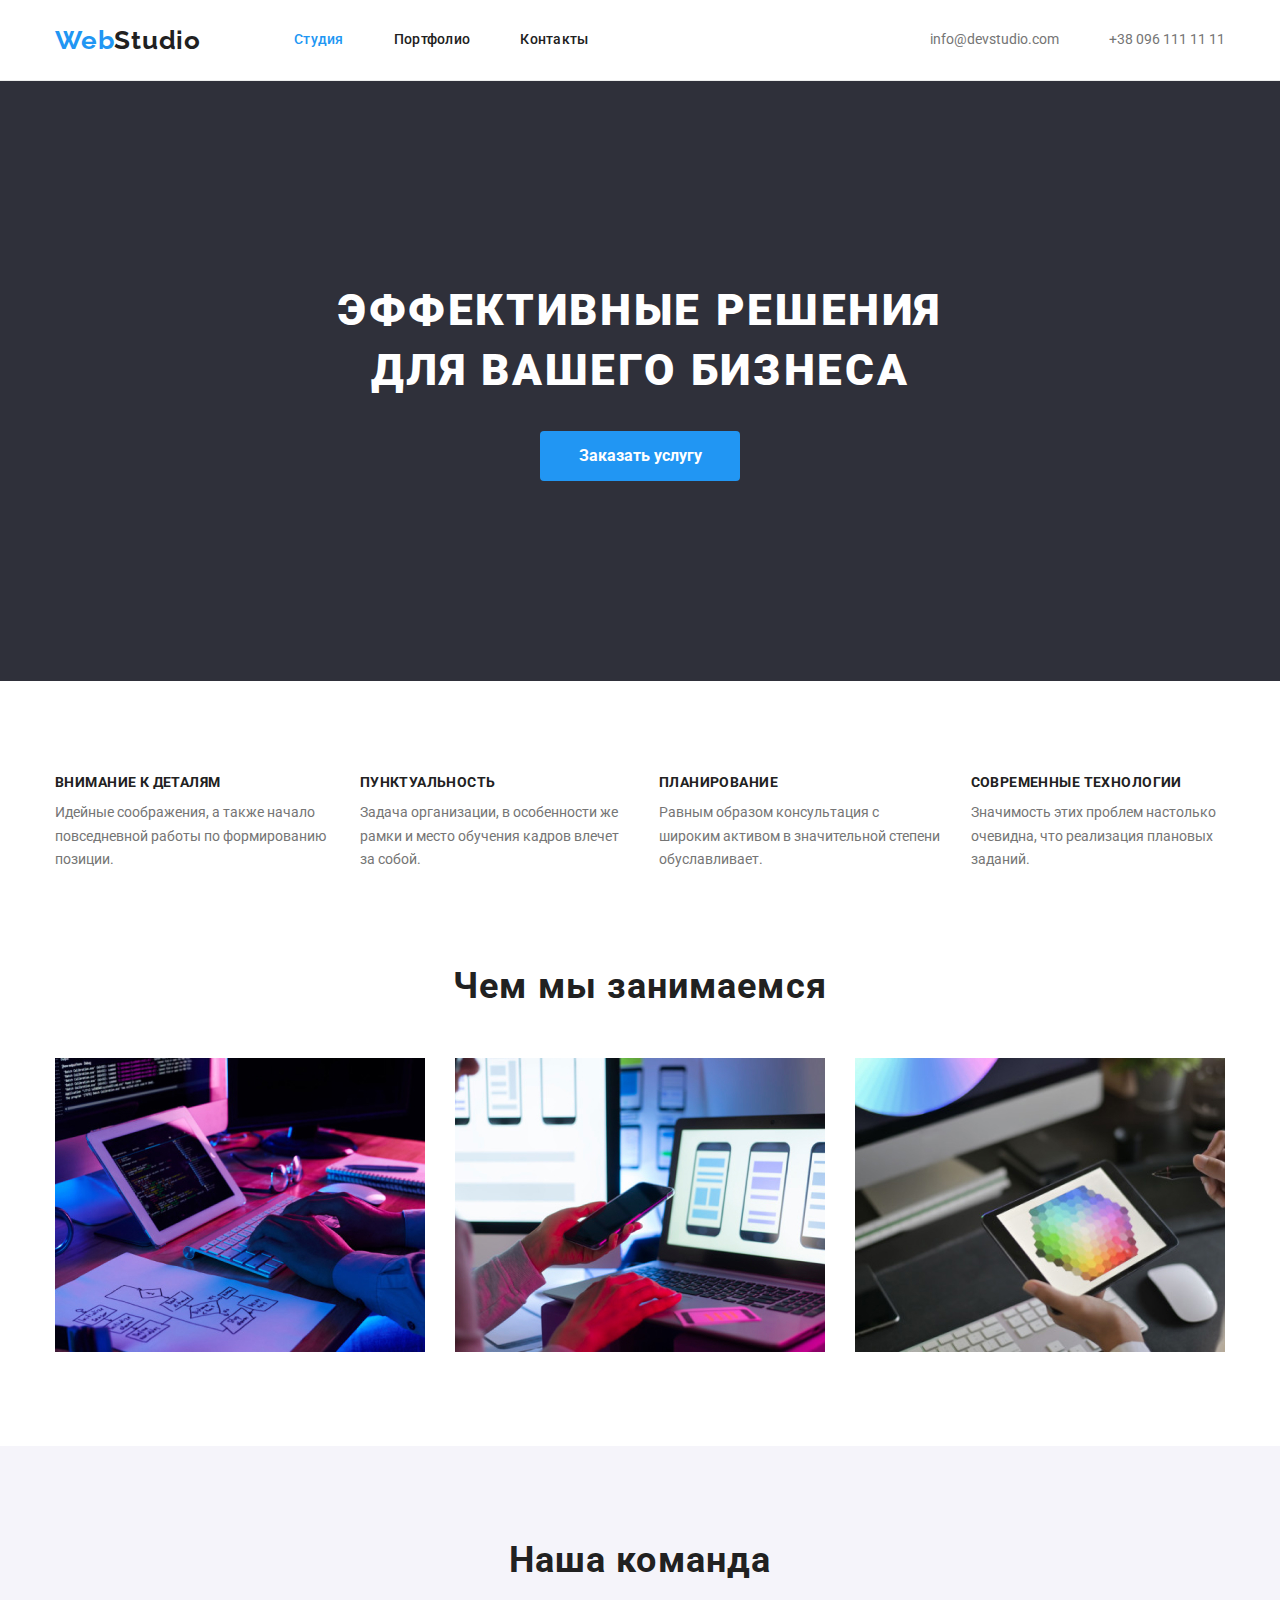
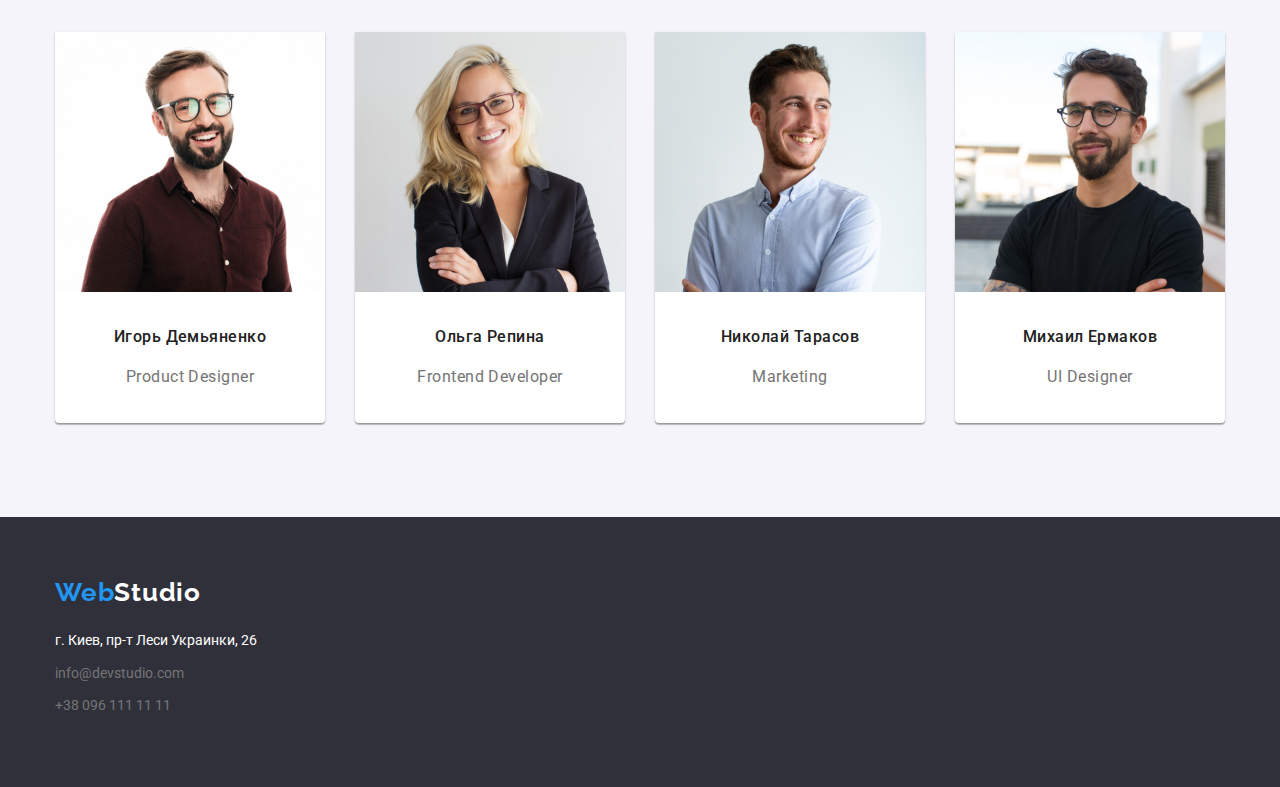
==== commit f61f74f9: "добавлен цвет акцента на навигацию" ====
--- a/index.html
+++ b/index.html
@@ -19,8 +19,8 @@
             <nav class="navigation">
                 <a href="" class="logo link"><span class="logo-color">Web</span>Studio</a>
                 <ul class="navigation-list">
-                    <li class="navigation-list-item">
-                        <a href="./index.html" class="link">Студия</a>
+                    <li class="navigation-list-item ">
+                        <a class="current" href="./index.html" class="link">Студия</a>
                     </li>
                     <li class="navigation-list-item">
                         <a href="./portfolio.html" class="link">Портфолио</a>
--- a/css/styles.css
+++ b/css/styles.css
@@ -54,6 +54,8 @@
   margin: 0 auto;
 }
 
+
+
 .row-nav {
   display: flex;
   align-items: center;
@@ -116,6 +118,7 @@
 .navigation-list-item:first-child {
   margin-left: 0px;
 }
+
 
 
 .navigation-list-item .link {
@@ -130,6 +133,20 @@
   display: block;
 }
 
+.current {
+    font-size: 14px;
+    line-height: 1.14;
+    letter-spacing: 0.02em;
+    font-weight: 500;
+    color: var(--hover-color);
+
+    text-decoration: none;
+    
+    padding-top: 32px;
+    padding-bottom: 32px;
+    display: block;
+}
+
 .navigation-list-item .link:hover,
 .navigation-list-item .link:focus {
   color: var(--hover-color);
@@ -141,6 +158,8 @@
 }
 
 
+
+/* Hero */
 .hero {
 padding-top: 200px;
 padding-bottom: 200px;
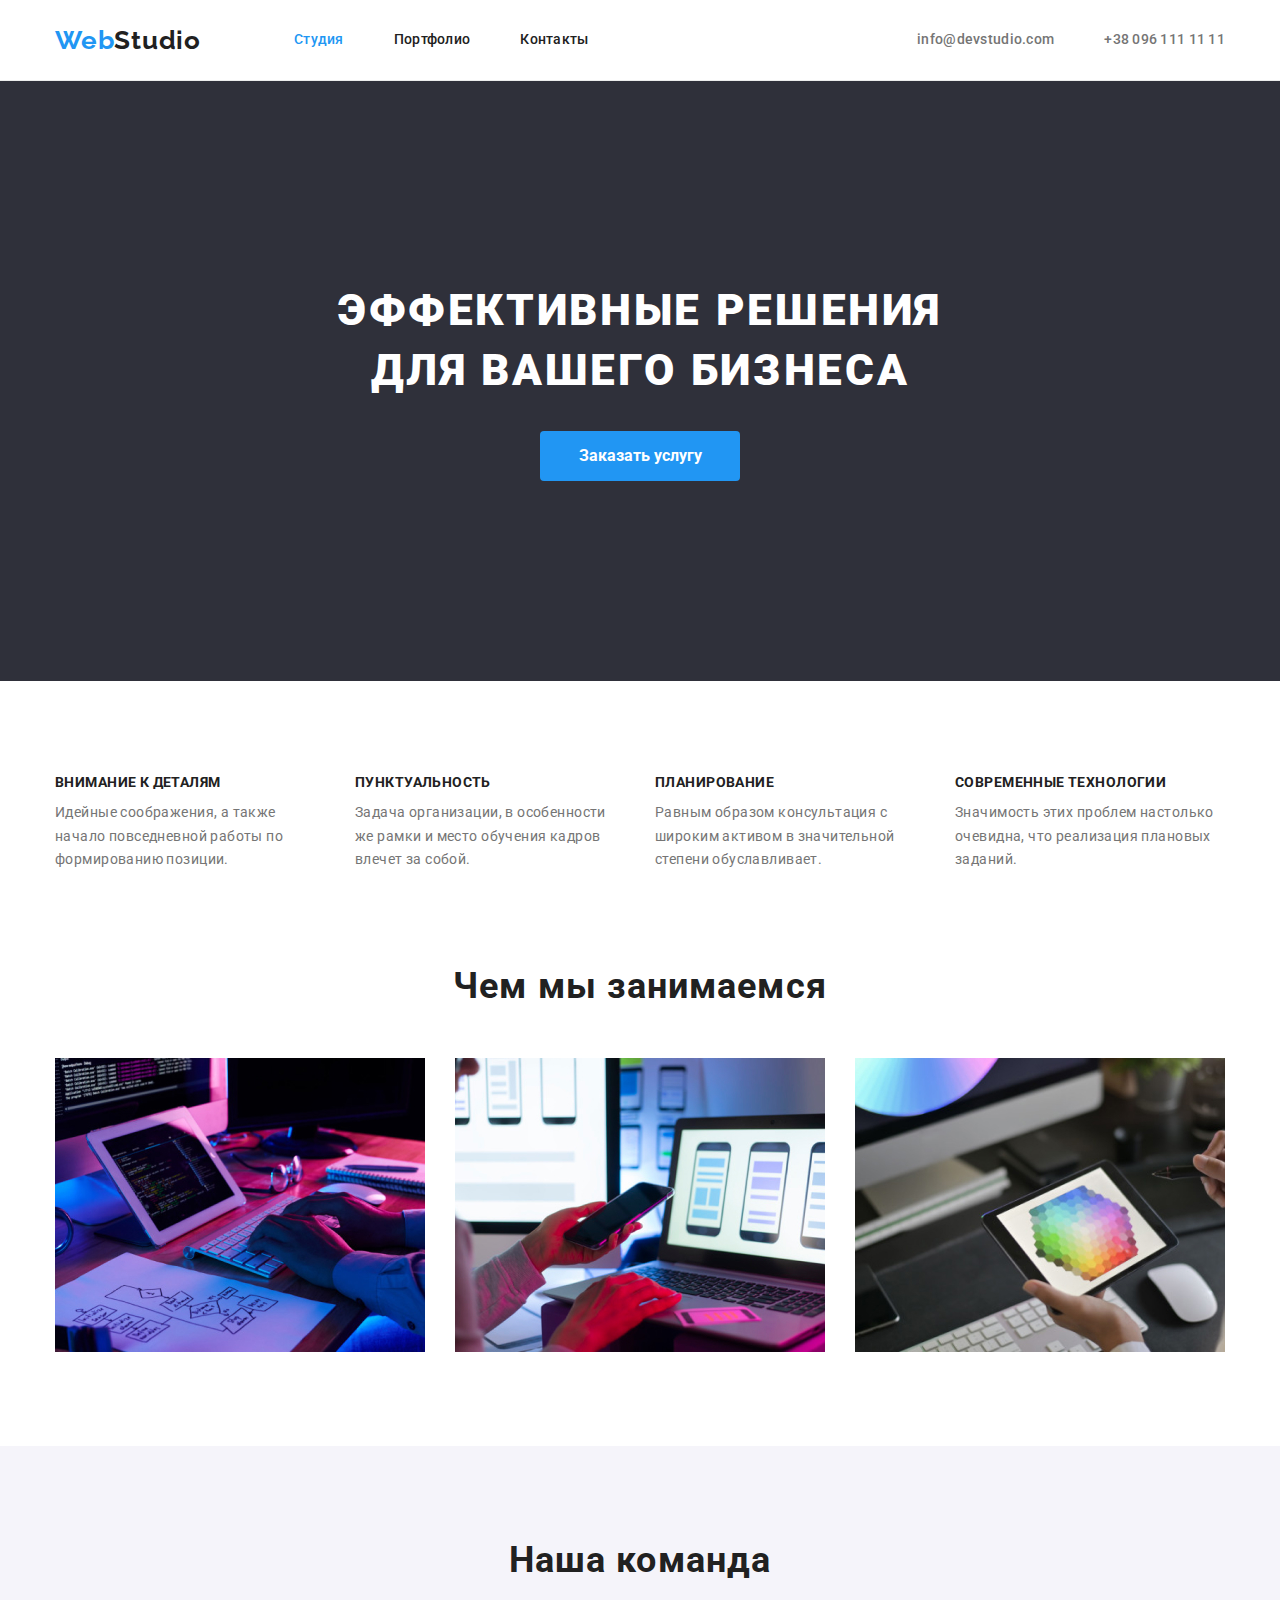
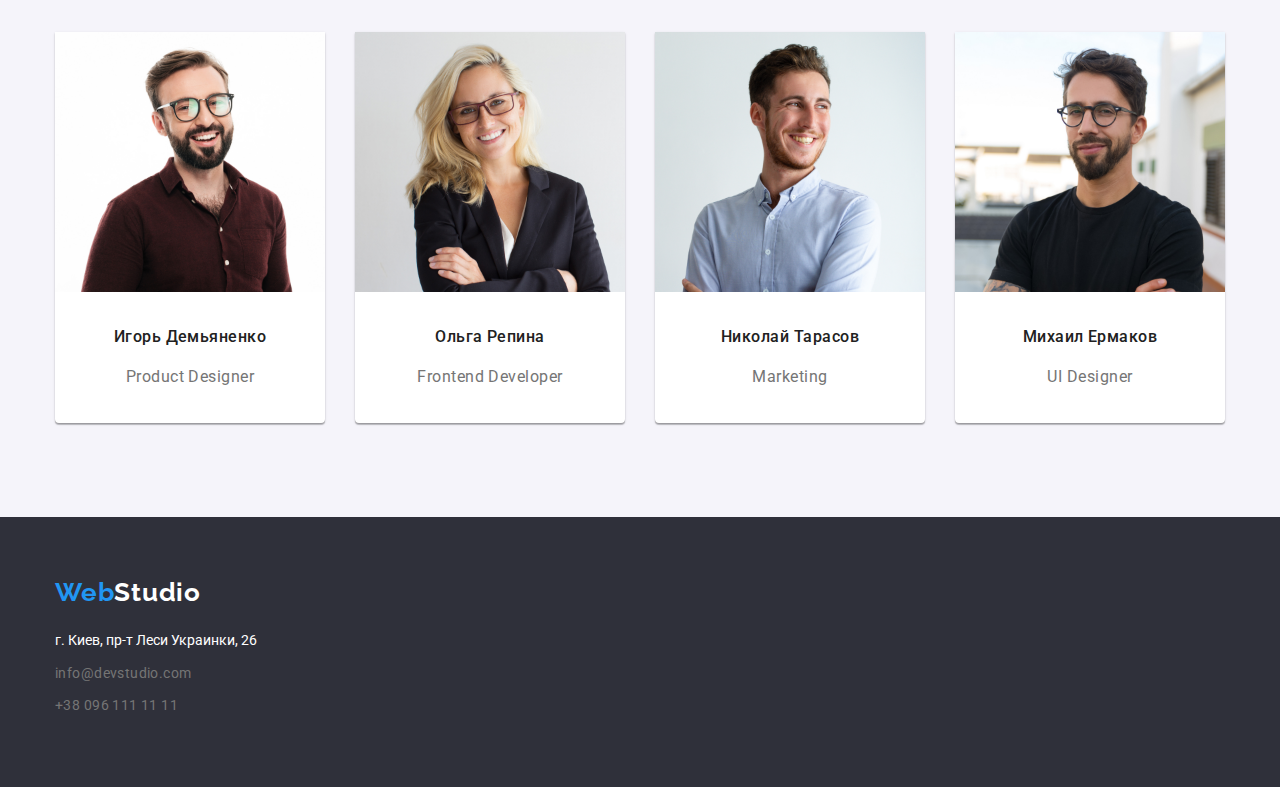
==== commit 988b0a3e: "выравнивает текст в блоке" ====
--- a/index.html
+++ b/index.html
@@ -54,27 +54,25 @@
         </section>
         <!-- Секция 2 Особенности -->
         <section class="qualities section">
-        <div class="container">
-            <h2 class="logic-title">Особенности</h2>
-            <ul class="qualities-list">
-                <li class="qualities-item">
-                    <h3 class="qualities-title">Внимание к деталям</h3>
-                    <p>Идейные соображения, а также начало повседневной работы по формированию позиции.</p>
-                </li>
-                <li class="qualities-item">
-                    <h3 class="qualities-title">Пунктуальность</h3>
-                    <p>Задача организации, в особенности же рамки и место обучения кадров влечет за собой.</p>
-                </li>
-                <li class="qualities-item">
-                    <h3 class="qualities-title">Планирование</h3>
-                    <p>Равным образом консультация с широким активом в значительной степени обуславливает.</p>
-                </li>
-                <li class="qualities-item">
-                    <h3 class="qualities-title">Современные технологии</h3>
-                    <p> Значимость этих проблем настолько очевидна, что реализация плановых заданий.</p>
-                </li>
-            </ul>
-        </div>
+            <div class="container">
+                <h2 class="logic-title">Особенности</h2>
+                <ul class="qualities-list">
+                    <li class="qualities-item"><h3 class="qualities-title">Внимание к деталям</h3><p class="qualities-text">Идейные соображения, а также начало повседневной работы по формированию позиции.</p>
+                    </li>
+                    <li class="qualities-item">
+                        <h3 class="qualities-title">Пунктуальность</h3>
+                        <p class="qualities-text">Задача организации, в особенности же рамки и место обучения кадров влечет за собой.</p>
+                    </li>
+                    <li class="qualities-item">
+                        <h3 class="qualities-title">Планирование</h3>
+                        <p class="qualities-text">Равным образом консультация с широким активом в значительной степени обуславливает.</p>
+                    </li>
+                    <li class="qualities-item">
+                        <h3 class="qualities-title">Современные технологии</h3>
+                        <p class="qualities-text">Значимость этих проблем настолько очевидна, что реализация плановых заданий.</p>
+                    </li>
+                </ul>
+            </div>
         </section>
         <!-- Секция 3 чем занимаемся  -->
         <section class="about section">
--- a/css/styles.css
+++ b/css/styles.css
@@ -48,7 +48,8 @@
 /* Навигация */
 
 .container {
-  width: 1200px;
+  width: 100%;
+  max-width: 1200px;
   padding-left: 15px;
   padding-right: 15px;
   margin: 0 auto;
@@ -83,6 +84,9 @@
 }
 .contacts-link {
   color: var(--text-color);
+  font-weight: 500;
+  letter-spacing: 0.02em;
+  line-height: 1.14;
 }
 
 .contacts {
@@ -217,16 +221,21 @@
 
 .qualities-list {
   display: flex;
+ 
 }
 .qualities-item {
-  margin-left: 30px;
-}
-
-.qualities-item:first-child {
-  margin-left: 0;
-}
-
-.qualities-item > p {
+  margin-right: 30px;
+  width: 270px;
+}
+
+.qualities-item:last-child {
+  margin-right: 0;
+}
+
+
+
+.qualities-text {
+  letter-spacing: 0.03em;
   margin-top: 10px;
 }
 
@@ -321,6 +330,12 @@
 
 .address {
   margin-top: 20px;
+}
+
+.addr-list .link {
+  font-weight: 400;
+  letter-spacing: 0.03em;
+  line-height: 1.71;
 }
 
 .addr-list {
@@ -440,3 +455,4 @@
 
   margin-top: 4px;
 }
+
